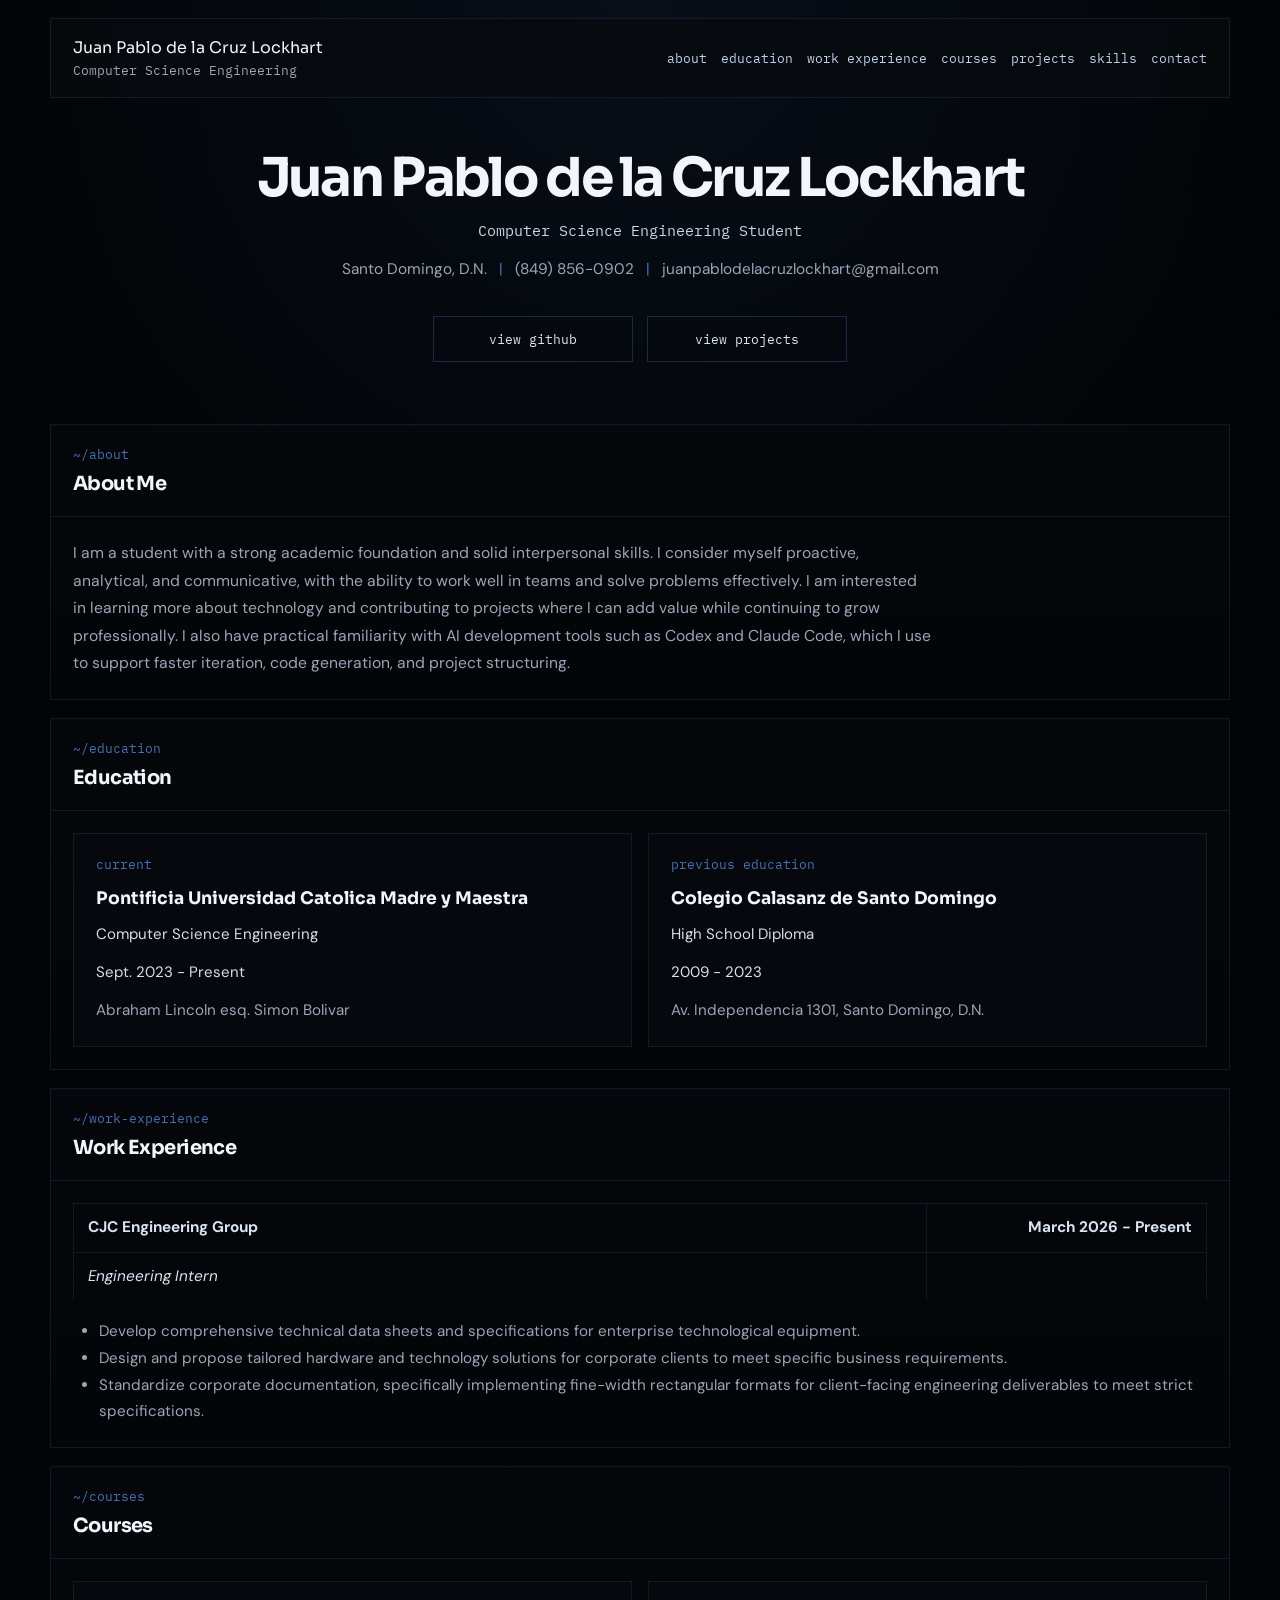
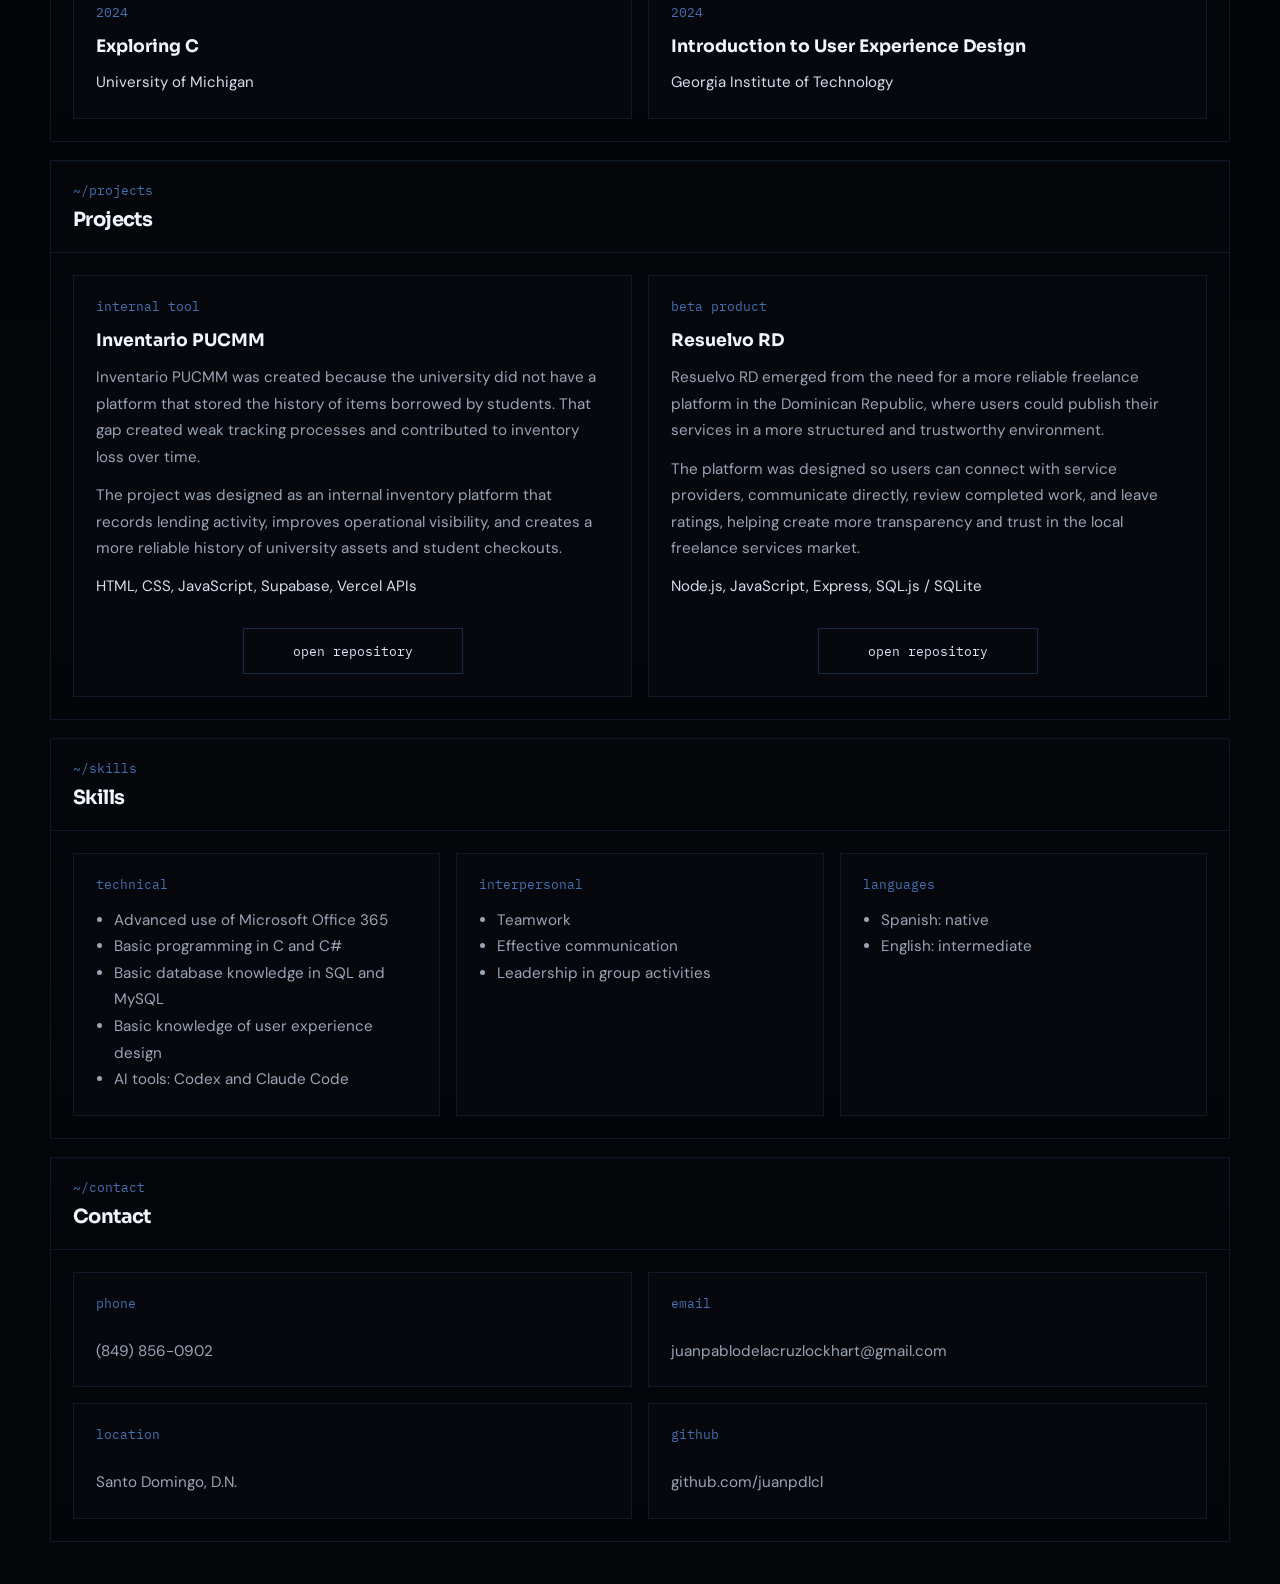
==== index.html @ ff06d005 "Remove hero badge and refresh favicon assets" ====
<!doctype html>
<html lang="en">
  <head>
    <meta charset="UTF-8" />
    <meta name="viewport" content="width=device-width, initial-scale=1.0" />
    <title>Juan Pablo de la Cruz Lockhart | Portfolio</title>
    <meta
      name="description"
      content="Portfolio of Juan Pablo de la Cruz Lockhart, a Computer Science Engineering student."
    />
    <meta
      property="og:title"
      content="Juan Pablo de la Cruz Lockhart | Portfolio"
    />
    <meta
      property="og:description"
      content="Academic and technical profile with projects, education, courses, skills, and contact information."
    />
    <meta property="og:type" content="website" />
    <meta property="og:url" content="https://juanpdlcl.github.io/" />
    <link rel="icon" type="image/png" sizes="32x32" href="/favicon-32x32.png?v=3" />
    <link rel="icon" type="image/png" sizes="16x16" href="/favicon-16x16.png?v=3" />
    <link rel="apple-touch-icon" sizes="180x180" href="/apple-touch-icon.png?v=3" />
    <link rel="shortcut icon" type="image/png" href="/favicon-32x32.png?v=3" />
    <link rel="preconnect" href="https://fonts.googleapis.com" />
    <link rel="preconnect" href="https://fonts.gstatic.com" crossorigin />
    <link
      href="https://fonts.googleapis.com/css2?family=DM+Sans:wght@400;500;700&family=IBM+Plex+Mono:wght@400;500;600&family=Sora:wght@500;600;700&display=swap"
      rel="stylesheet"
    />
    <link rel="stylesheet" href="./styles.css" />
  </head>
  <body>
    <div class="site-shell">
      <header class="topbar reveal" id="home">
        <div class="brand">
          <span class="brand-name">Juan Pablo de la Cruz Lockhart</span>
          <span class="brand-role">Computer Science Engineering</span>
        </div>

        <nav class="topnav">
          <a href="#about">about</a>
          <a href="#education">education</a>
          <a href="#work-experience">work experience</a>
          <a href="#courses">courses</a>
          <a href="#projects">projects</a>
          <a href="#skills">skills</a>
          <a href="#contact">contact</a>
        </nav>
      </header>

      <main>
        <section class="hero reveal">
          <h1>Juan Pablo de la Cruz Lockhart</h1>

          <p class="hero-role">Computer Science Engineering Student</p>

          <p class="hero-contact">
            Santo Domingo, D.N. <span>|</span> (849) 856-0902 <span>|</span>
            <a href="mailto:juanpablodelacruzlockhart@gmail.com"
              >juanpablodelacruzlockhart@gmail.com</a
            >
          </p>

          <div class="hero-actions">
            <a class="hero-button" href="https://github.com/juanpdlcl">view github</a>
            <a class="hero-button hero-button-secondary" href="#projects"
              >view projects</a
            >
          </div>
        </section>

        <section class="content-section reveal" id="about">
          <div class="section-head">
            <p class="section-path">~/about</p>
            <h2>About Me</h2>
          </div>
          <div class="section-body">
            <p class="copy-block">
              I am a student with a strong academic foundation and solid
              interpersonal skills. I consider myself proactive, analytical, and
              communicative, with the ability to work well in teams and solve
              problems effectively. I am interested in learning more about
              technology and contributing to projects where I can add value
              while continuing to grow professionally. I also have practical
              familiarity with AI development tools such as Codex and Claude
              Code, which I use to support faster iteration, code generation,
              and project structuring.
            </p>
          </div>
        </section>

        <section class="content-section reveal" id="education">
          <div class="section-head">
            <p class="section-path">~/education</p>
            <h2>Education</h2>
          </div>
          <div class="card-grid">
            <article class="info-card">
              <div class="card-label">current</div>
              <h3>Pontificia Universidad Catolica Madre y Maestra</h3>
              <p class="card-meta">
                Computer Science Engineering
              </p>
              <p class="card-meta">Sept. 2023 - Present</p>
              <p class="card-copy">Abraham Lincoln esq. Simon Bolivar</p>
            </article>

            <article class="info-card">
              <div class="card-label">previous education</div>
              <h3>Colegio Calasanz de Santo Domingo</h3>
              <p class="card-meta">High School Diploma</p>
              <p class="card-meta">2009 - 2023</p>
              <p class="card-copy">Av. Independencia 1301, Santo Domingo, D.N.</p>
            </article>
          </div>
        </section>

        <section class="content-section reveal" id="work-experience">
          <div class="section-head">
            <p class="section-path">~/work-experience</p>
            <h2>Work Experience</h2>
          </div>
          <div class="experience-table">
            <div class="experience-row experience-row-head">
              <div class="experience-main">CJC Engineering Group</div>
              <div class="experience-side">March 2026 - Present</div>
            </div>
            <div class="experience-row">
              <div class="experience-main"><em>Engineering Intern</em></div>
              <div class="experience-side"></div>
            </div>
            <div class="experience-details">
              <ul class="detail-list">
                <li>
                  Develop comprehensive technical data sheets and
                  specifications for enterprise technological equipment.
                </li>
                <li>
                  Design and propose tailored hardware and technology solutions
                  for corporate clients to meet specific business requirements.
                </li>
                <li>
                  Standardize corporate documentation, specifically
                  implementing fine-width rectangular formats for client-facing
                  engineering deliverables to meet strict specifications.
                </li>
              </ul>
            </div>
          </div>
        </section>

        <section class="content-section reveal" id="courses">
          <div class="section-head">
            <p class="section-path">~/courses</p>
            <h2>Courses</h2>
          </div>
          <div class="card-grid">
            <article class="info-card">
              <div class="card-label">2024</div>
              <h3>Exploring C</h3>
              <p class="card-meta">University of Michigan</p>
            </article>

            <article class="info-card">
              <div class="card-label">2024</div>
              <h3>Introduction to User Experience Design</h3>
              <p class="card-meta">Georgia Institute of Technology</p>
            </article>
          </div>
        </section>

        <section class="content-section reveal" id="projects">
          <div class="section-head">
            <p class="section-path">~/projects</p>
            <h2>Projects</h2>
          </div>
          <div class="card-grid">
            <article class="info-card project-card">
              <div class="card-label">internal tool</div>
              <h3>Inventario PUCMM</h3>
              <p class="card-copy">
                Inventario PUCMM was created because the university did not have
                a platform that stored the history of items borrowed by
                students. That gap created weak tracking processes and
                contributed to inventory loss over time.
              </p>
              <p class="card-copy">
                The project was designed as an internal inventory platform that
                records lending activity, improves operational visibility, and
                creates a more reliable history of university assets and student
                checkouts.
              </p>
              <p class="card-meta">HTML, CSS, JavaScript, Supabase, Vercel APIs</p>
              <a class="card-button" href="https://github.com/juanpdlcl/inventario-pucmm"
                >open repository</a
              >
            </article>

            <article class="info-card project-card">
              <div class="card-label">beta product</div>
              <h3>Resuelvo RD</h3>
              <p class="card-copy">
                Resuelvo RD emerged from the need for a more reliable freelance
                platform in the Dominican Republic, where users could publish
                their services in a more structured and trustworthy environment.
              </p>
              <p class="card-copy">
                The platform was designed so users can connect with service
                providers, communicate directly, review completed work, and
                leave ratings, helping create more transparency and trust in the
                local freelance services market.
              </p>
              <p class="card-meta">Node.js, JavaScript, Express, SQL.js / SQLite</p>
              <a class="card-button" href="https://github.com/juanpdlcl/resuelvo-rd"
                >open repository</a
              >
            </article>
          </div>
        </section>

        <section class="content-section reveal" id="skills">
          <div class="section-head">
            <p class="section-path">~/skills</p>
            <h2>Skills</h2>
          </div>
          <div class="card-grid card-grid-3">
            <article class="info-card">
              <div class="card-label">technical</div>
              <ul class="detail-list">
                <li>Advanced use of Microsoft Office 365</li>
                <li>Basic programming in C and C#</li>
                <li>Basic database knowledge in SQL and MySQL</li>
                <li>Basic knowledge of user experience design</li>
                <li>AI tools: Codex and Claude Code</li>
              </ul>
            </article>

            <article class="info-card">
              <div class="card-label">interpersonal</div>
              <ul class="detail-list">
                <li>Teamwork</li>
                <li>Effective communication</li>
                <li>Leadership in group activities</li>
              </ul>
            </article>

            <article class="info-card">
              <div class="card-label">languages</div>
              <ul class="detail-list">
                <li>Spanish: native</li>
                <li>English: intermediate</li>
              </ul>
            </article>
          </div>
        </section>

        <section class="content-section reveal" id="contact">
          <div class="section-head">
            <p class="section-path">~/contact</p>
            <h2>Contact</h2>
          </div>
          <div class="card-grid contact-grid">
            <article class="info-card">
              <div class="card-label">phone</div>
              <p class="card-copy">(849) 856-0902</p>
            </article>

            <article class="info-card">
              <div class="card-label">email</div>
              <p class="card-copy">
                <a href="mailto:juanpablodelacruzlockhart@gmail.com"
                  >juanpablodelacruzlockhart@gmail.com</a
                >
              </p>
            </article>

            <article class="info-card">
              <div class="card-label">location</div>
              <p class="card-copy">Santo Domingo, D.N.</p>
            </article>

            <article class="info-card">
              <div class="card-label">github</div>
              <p class="card-copy">
                <a href="https://github.com/juanpdlcl">github.com/juanpdlcl</a>
              </p>
            </article>
          </div>
        </section>
      </main>
    </div>

    <script src="./script.js"></script>
  </body>
</html>
---- styles.css ----
:root {
  --bg: #020305;
  --panel: #06080d;
  --panel-alt: #0a0e15;
  --text: #f2f5fb;
  --muted: #9ba5b6;
  --line: rgba(56, 90, 148, 0.22);
  --line-strong: rgba(56, 90, 148, 0.42);
  --accent: #24497f;
  --accent-bright: #4670b1;
  --accent-soft: rgba(70, 112, 177, 0.14);
  --max-width: 1180px;
}

* {
  box-sizing: border-box;
}

html {
  scroll-behavior: smooth;
}

body {
  margin: 0;
  min-height: 100vh;
  background:
    radial-gradient(circle at top center, rgba(36, 73, 127, 0.16), transparent 22%),
    linear-gradient(180deg, #020305 0%, #04060a 100%);
  color: var(--text);
  font-family: "DM Sans", sans-serif;
}

a {
  color: inherit;
  text-decoration: none;
}

.site-shell {
  width: min(var(--max-width), calc(100% - 40px));
  margin: 0 auto;
  padding: 18px 0 42px;
}

.topbar {
  display: flex;
  justify-content: space-between;
  align-items: center;
  gap: 20px;
  padding: 18px 22px;
  border: 1px solid var(--line);
  background: rgba(7, 10, 15, 0.72);
}

.brand {
  display: flex;
  flex-direction: column;
  gap: 4px;
}

.brand-name {
  font-family: "Sora", sans-serif;
  font-size: 1rem;
  color: var(--text);
}

.brand-role {
  font-family: "IBM Plex Mono", monospace;
  font-size: 0.82rem;
  color: var(--muted);
}

.topnav {
  display: flex;
  flex-wrap: wrap;
  gap: 14px;
}

.topnav a {
  font-family: "IBM Plex Mono", monospace;
  font-size: 0.84rem;
  color: #bfd0ea;
  transition: color 180ms ease;
}

.topnav a:hover {
  color: var(--text);
}

.hero {
  padding: 52px 0 44px;
  text-align: center;
}

.availability {
  display: inline-flex;
  align-items: center;
  gap: 10px;
  min-height: 38px;
  padding: 0 14px;
  margin-bottom: 22px;
  border: 1px solid var(--line);
  color: #d6e0ef;
  font-family: "IBM Plex Mono", monospace;
  font-size: 0.84rem;
}

.availability::before {
  content: "";
  width: 9px;
  height: 9px;
  background: var(--accent-bright);
}

.hero h1 {
  margin: 0;
  font-family: "Sora", sans-serif;
  font-size: clamp(2.2rem, 4.5vw, 3.35rem);
  line-height: 1.05;
  letter-spacing: -0.05em;
}

.hero-role {
  margin: 14px 0 0;
  color: #ccd6e5;
  font-family: "IBM Plex Mono", monospace;
  font-size: 0.96rem;
}

.hero-contact {
  margin: 16px 0 0;
  color: var(--muted);
  font-size: 0.96rem;
  line-height: 1.7;
}

.hero-contact span {
  margin: 0 8px;
  color: var(--accent-bright);
}

.hero-contact a:hover {
  color: #dce8fb;
}

.hero-actions {
  display: flex;
  justify-content: center;
  flex-wrap: wrap;
  gap: 14px;
  margin-top: 34px;
}

.hero-button,
.card-button {
  display: inline-flex;
  align-items: center;
  justify-content: center;
  min-height: 46px;
  padding: 0 20px;
  border: 1px solid var(--line-strong);
  color: #dce5f4;
  font-family: "IBM Plex Mono", monospace;
  font-size: 0.84rem;
  transition:
    background-color 180ms ease,
    border-color 180ms ease,
    color 180ms ease;
}

.hero-button {
  min-width: 200px;
}

.hero-button:hover,
.card-button:hover {
  border-color: var(--accent-bright);
  background: var(--accent-soft);
}

.hero-button-secondary {
  background: transparent;
}

.content-section {
  margin-top: 18px;
  border: 1px solid var(--line);
  background: linear-gradient(180deg, rgba(5, 7, 11, 0.92), rgba(3, 5, 8, 0.92));
  box-shadow: inset 0 1px 0 rgba(70, 112, 177, 0.04);
}

.section-head {
  padding: 20px 22px;
  border-bottom: 1px solid var(--line);
}

.section-path {
  margin: 0 0 8px;
  color: var(--accent-bright);
  font-family: "IBM Plex Mono", monospace;
  font-size: 0.84rem;
}

.section-head h2 {
  margin: 0;
  font-family: "Sora", sans-serif;
  font-size: 1.22rem;
  letter-spacing: -0.03em;
}

.section-body,
.card-grid {
  padding: 22px;
}

.copy-block {
  margin: 0;
  max-width: 860px;
  color: var(--muted);
  font-size: 0.98rem;
  line-height: 1.75;
}

.card-grid {
  display: grid;
  grid-template-columns: repeat(2, minmax(0, 1fr));
  gap: 16px;
}

.card-grid-3 {
  grid-template-columns: repeat(3, minmax(0, 1fr));
}

.experience-table {
  padding: 22px;
}

.experience-row {
  display: grid;
  grid-template-columns: minmax(0, 1fr) 280px;
  border: 1px solid var(--line);
  border-bottom: 0;
}

.experience-row:last-of-type {
  border-bottom: 1px solid var(--line);
}

.experience-row-head .experience-main,
.experience-row-head .experience-side {
  font-weight: 700;
}

.experience-main,
.experience-side {
  padding: 12px 14px;
  color: #d9e3f1;
  font-size: 0.96rem;
  line-height: 1.55;
}

.experience-side {
  border-left: 1px solid var(--line);
  text-align: right;
}

.experience-details {
  padding: 18px 8px 0;
}

.info-card {
  display: flex;
  flex-direction: column;
  min-height: 100%;
  padding: 22px;
  border: 1px solid var(--line);
  background: var(--panel);
}

.card-label {
  margin-bottom: 14px;
  color: var(--accent-bright);
  font-family: "IBM Plex Mono", monospace;
  font-size: 0.8rem;
  text-transform: lowercase;
}

.info-card h3 {
  margin: 0;
  font-family: "Sora", sans-serif;
  font-size: 1.08rem;
  line-height: 1.35;
}

.card-meta {
  margin: 12px 0 0;
  color: #d5deec;
  font-size: 0.94rem;
  line-height: 1.7;
}

.card-copy {
  margin: 12px 0 0;
  color: var(--muted);
  font-size: 0.95rem;
  line-height: 1.75;
  overflow-wrap: anywhere;
}

.detail-list {
  margin: 0;
  padding-left: 18px;
  color: var(--muted);
  font-size: 0.95rem;
  line-height: 1.75;
}

.project-card .card-button {
  width: min(100%, 220px);
  margin-top: 28px;
  align-self: center;
}

.contact-grid .info-card {
  justify-content: center;
}

.reveal {
  opacity: 0;
  transform: translateY(18px);
  transition: opacity 700ms ease, transform 700ms ease;
}

.reveal.is-visible {
  opacity: 1;
  transform: translateY(0);
}

@media (max-width: 1024px) {
  .card-grid,
  .card-grid-3 {
    grid-template-columns: 1fr;
  }

  .experience-row {
    grid-template-columns: 1fr;
  }

  .experience-side {
    border-left: 0;
    border-top: 1px solid var(--line);
    text-align: left;
  }
}

@media (max-width: 860px) {
  .topbar {
    flex-direction: column;
    align-items: flex-start;
  }

  .topnav {
    justify-content: flex-start;
  }

  .hero-contact span {
    display: none;
  }
}

@media (max-width: 720px) {
  .site-shell {
    width: min(100% - 24px, var(--max-width));
  }

  .hero {
    padding: 42px 0 34px;
  }

  .hero-actions {
    flex-direction: column;
    align-items: center;
  }

  .hero-button {
    width: 100%;
  }

  .section-head,
  .section-body,
  .card-grid {
    padding-left: 18px;
    padding-right: 18px;
  }
}
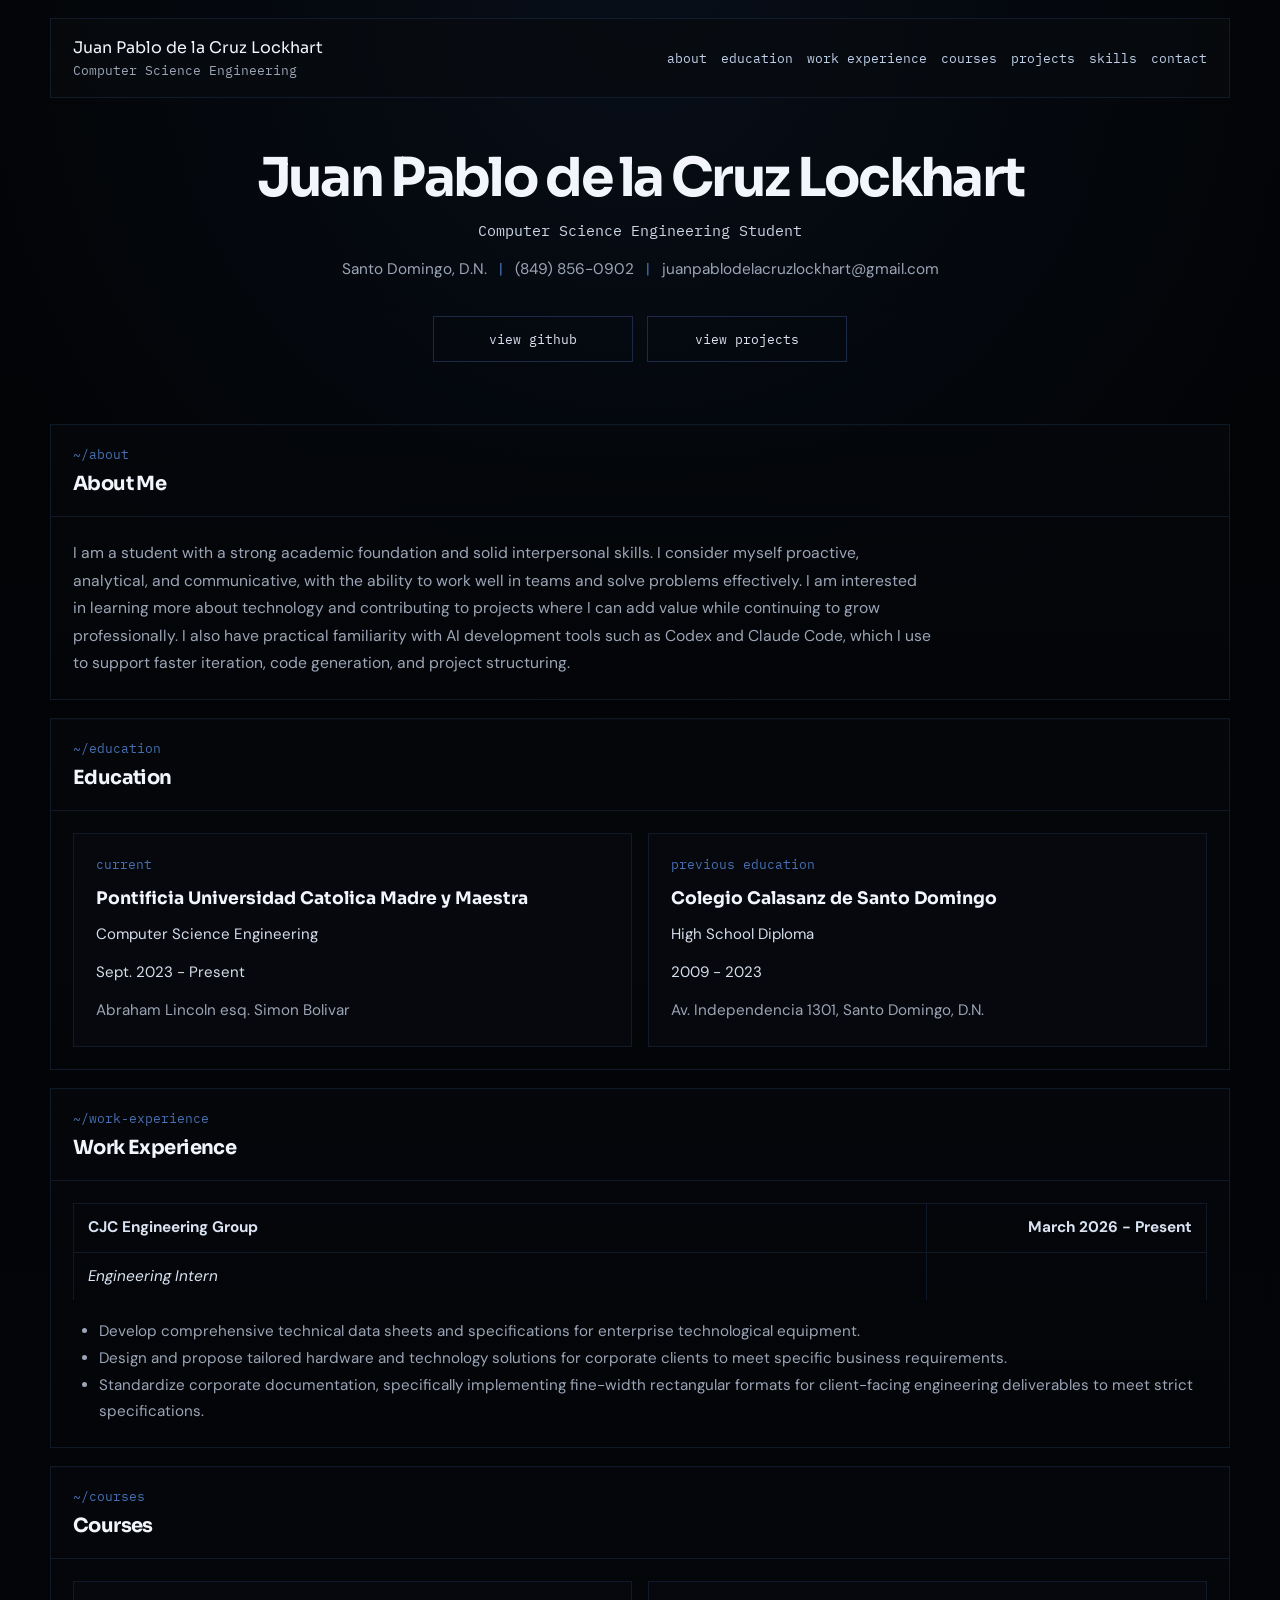
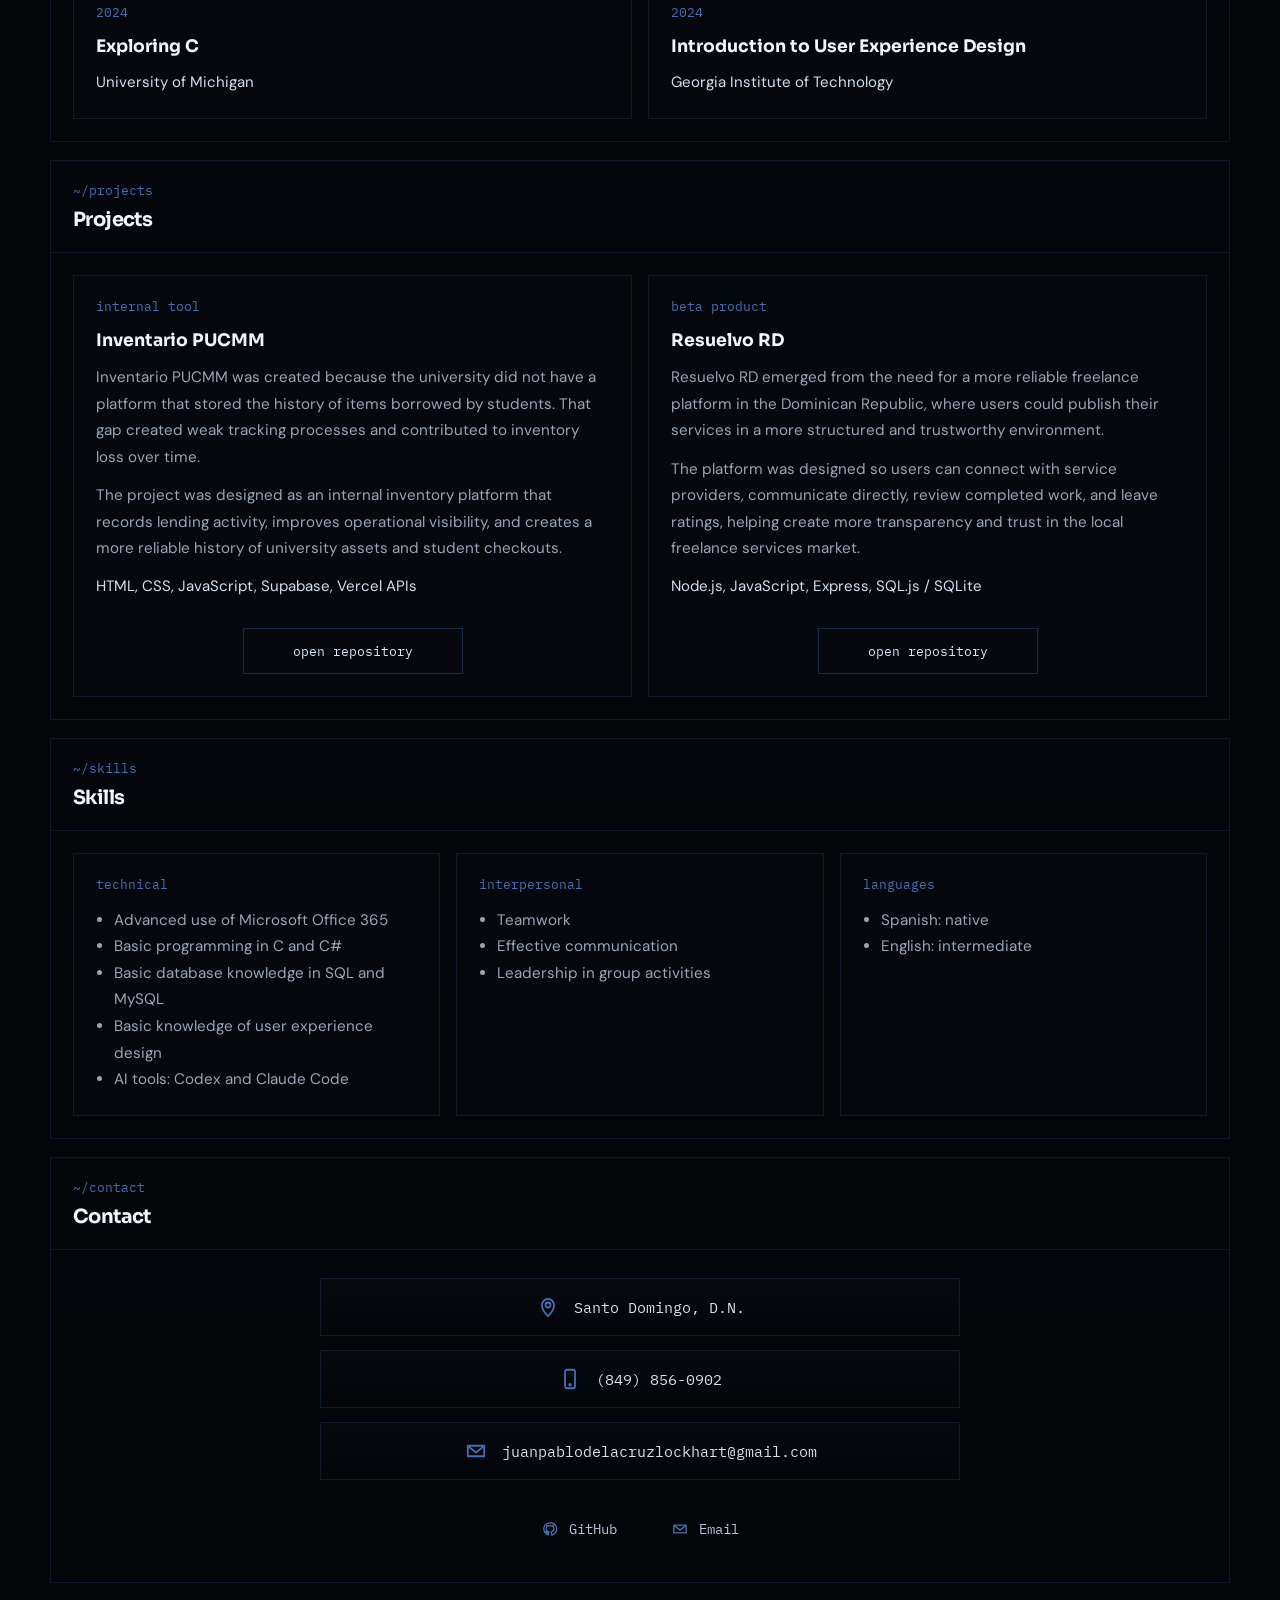
==== commit d224eaf4: "Refine contact banners and social links" ====
--- a/index.html
+++ b/index.html
@@ -18,10 +18,6 @@
     />
     <meta property="og:type" content="website" />
     <meta property="og:url" content="https://juanpdlcl.github.io/" />
-    <link rel="icon" type="image/png" sizes="32x32" href="/favicon-32x32.png?v=3" />
-    <link rel="icon" type="image/png" sizes="16x16" href="/favicon-16x16.png?v=3" />
-    <link rel="apple-touch-icon" sizes="180x180" href="/apple-touch-icon.png?v=3" />
-    <link rel="shortcut icon" type="image/png" href="/favicon-32x32.png?v=3" />
     <link rel="preconnect" href="https://fonts.googleapis.com" />
     <link rel="preconnect" href="https://fonts.gstatic.com" crossorigin />
     <link
@@ -260,32 +256,61 @@
             <p class="section-path">~/contact</p>
             <h2>Contact</h2>
           </div>
-          <div class="card-grid contact-grid">
-            <article class="info-card">
-              <div class="card-label">phone</div>
-              <p class="card-copy">(849) 856-0902</p>
-            </article>
-
-            <article class="info-card">
-              <div class="card-label">email</div>
-              <p class="card-copy">
-                <a href="mailto:juanpablodelacruzlockhart@gmail.com"
-                  >juanpablodelacruzlockhart@gmail.com</a
-                >
-              </p>
-            </article>
-
-            <article class="info-card">
-              <div class="card-label">location</div>
-              <p class="card-copy">Santo Domingo, D.N.</p>
-            </article>
-
-            <article class="info-card">
-              <div class="card-label">github</div>
-              <p class="card-copy">
-                <a href="https://github.com/juanpdlcl">github.com/juanpdlcl</a>
-              </p>
-            </article>
+          <div class="contact-showcase">
+            <div class="contact-stack">
+              <a class="contact-banner" href="https://maps.google.com/?q=Santo+Domingo,+Dominican+Republic">
+                <span class="contact-icon" aria-hidden="true">
+                  <svg viewBox="0 0 24 24" role="img">
+                    <path d="M12 21s-6-5.4-6-11a6 6 0 1 1 12 0c0 5.6-6 11-6 11Z" />
+                    <circle cx="12" cy="10" r="2.5" />
+                  </svg>
+                </span>
+                <span class="contact-value">Santo Domingo, D.N.</span>
+              </a>
+
+              <a class="contact-banner" href="tel:+18498560902">
+                <span class="contact-icon" aria-hidden="true">
+                  <svg viewBox="0 0 24 24" role="img">
+                    <rect x="7" y="2.75" width="10" height="18.5" rx="2" />
+                    <circle cx="12" cy="17.8" r="0.8" />
+                  </svg>
+                </span>
+                <span class="contact-value">(849) 856-0902</span>
+              </a>
+
+              <a class="contact-banner" href="mailto:juanpablodelacruzlockhart@gmail.com">
+                <span class="contact-icon" aria-hidden="true">
+                  <svg viewBox="0 0 24 24" role="img">
+                    <path d="M3.75 6.75h16.5v10.5H3.75z" />
+                    <path d="m4.5 7.5 7.5 6 7.5-6" />
+                  </svg>
+                </span>
+                <span class="contact-value">juanpablodelacruzlockhart@gmail.com</span>
+              </a>
+            </div>
+
+            <div class="contact-socials">
+              <a class="social-link" href="https://github.com/juanpdlcl">
+                <span class="social-icon" aria-hidden="true">
+                  <svg viewBox="0 0 24 24" role="img">
+                    <path
+                      d="M12 3.75a8.25 8.25 0 0 0-2.61 16.08c.41.08.56-.18.56-.4v-1.42c-2.29.5-2.78-.97-2.78-.97a2.18 2.18 0 0 0-.91-1.21c-.74-.5.06-.49.06-.49a1.72 1.72 0 0 1 1.26.84 1.77 1.77 0 0 0 2.42.69 1.77 1.77 0 0 1 .53-1.11c-1.83-.21-3.75-.91-3.75-4.05a3.17 3.17 0 0 1 .84-2.21 2.95 2.95 0 0 1 .08-2.18s.69-.22 2.27.84a7.84 7.84 0 0 1 4.12 0c1.58-1.06 2.27-.84 2.27-.84a2.95 2.95 0 0 1 .08 2.18 3.17 3.17 0 0 1 .84 2.21c0 3.15-1.93 3.84-3.77 4.04a1.98 1.98 0 0 1 .56 1.54v2.29c0 .22.15.49.57.4A8.25 8.25 0 0 0 12 3.75Z"
+                    />
+                  </svg>
+                </span>
+                <span>GitHub</span>
+              </a>
+
+              <a class="social-link" href="mailto:juanpablodelacruzlockhart@gmail.com">
+                <span class="social-icon" aria-hidden="true">
+                  <svg viewBox="0 0 24 24" role="img">
+                    <path d="M3.75 6.75h16.5v10.5H3.75z" />
+                    <path d="m4.5 7.5 7.5 6 7.5-6" />
+                  </svg>
+                </span>
+                <span>Email</span>
+              </a>
+            </div>
           </div>
         </section>
       </main>
@@ -294,3 +319,4 @@
     <script src="./script.js"></script>
   </body>
 </html>
+
--- a/styles.css
+++ b/styles.css
@@ -320,8 +320,106 @@
   align-self: center;
 }
 
-.contact-grid .info-card {
+.contact-showcase {
+  padding: 28px 22px 30px;
+}
+
+.contact-stack {
+  display: flex;
+  flex-direction: column;
+  align-items: center;
+  gap: 14px;
+}
+
+.contact-banner {
+  display: inline-flex;
+  align-items: center;
   justify-content: center;
+  gap: 14px;
+  width: min(100%, 640px);
+  min-height: 58px;
+  padding: 0 22px;
+  border: 1px solid var(--line);
+  background: linear-gradient(180deg, rgba(7, 10, 15, 0.88), rgba(4, 6, 10, 0.96));
+  color: #dce5f4;
+  transition:
+    border-color 180ms ease,
+    background-color 180ms ease,
+    transform 180ms ease;
+}
+
+.contact-banner:hover {
+  border-color: var(--accent-bright);
+  background: linear-gradient(180deg, rgba(11, 16, 25, 0.92), rgba(6, 9, 14, 0.98));
+  transform: translateY(-1px);
+}
+
+.contact-icon,
+.social-icon {
+  display: inline-flex;
+  align-items: center;
+  justify-content: center;
+  color: var(--accent-bright);
+  flex-shrink: 0;
+}
+
+.contact-icon {
+  width: 24px;
+  height: 24px;
+}
+
+.contact-icon svg,
+.social-icon svg {
+  width: 100%;
+  height: 100%;
+  stroke: currentColor;
+  fill: none;
+  stroke-width: 1.8;
+  stroke-linecap: round;
+  stroke-linejoin: round;
+}
+
+.contact-value {
+  color: #d8e1ee;
+  font-family: "IBM Plex Mono", monospace;
+  font-size: 0.96rem;
+  text-align: center;
+  overflow-wrap: anywhere;
+}
+
+.contact-socials {
+  display: flex;
+  justify-content: center;
+  flex-wrap: wrap;
+  gap: 16px;
+  margin-top: 26px;
+}
+
+.social-link {
+  display: inline-flex;
+  align-items: center;
+  gap: 10px;
+  min-height: 46px;
+  padding: 0 18px;
+  border: 1px solid transparent;
+  color: #b7c5db;
+  font-family: "IBM Plex Mono", monospace;
+  font-size: 0.9rem;
+  transition:
+    border-color 180ms ease,
+    color 180ms ease,
+    background-color 180ms ease;
+}
+
+.social-link:hover {
+  border-color: var(--line);
+  background: rgba(36, 73, 127, 0.08);
+  color: #ebf1fb;
+}
+
+.social-icon {
+  width: 18px;
+  height: 18px;
 }
 
 .reveal {
@@ -391,4 +489,20 @@
     padding-left: 18px;
     padding-right: 18px;
   }
-}
+
+  .contact-showcase {
+    padding-left: 18px;
+    padding-right: 18px;
+  }
+
+  .contact-banner {
+    justify-content: flex-start;
+    padding: 14px 16px;
+    min-height: 0;
+  }
+
+  .contact-value {
+    text-align: left;
+    font-size: 0.92rem;
+  }
+}
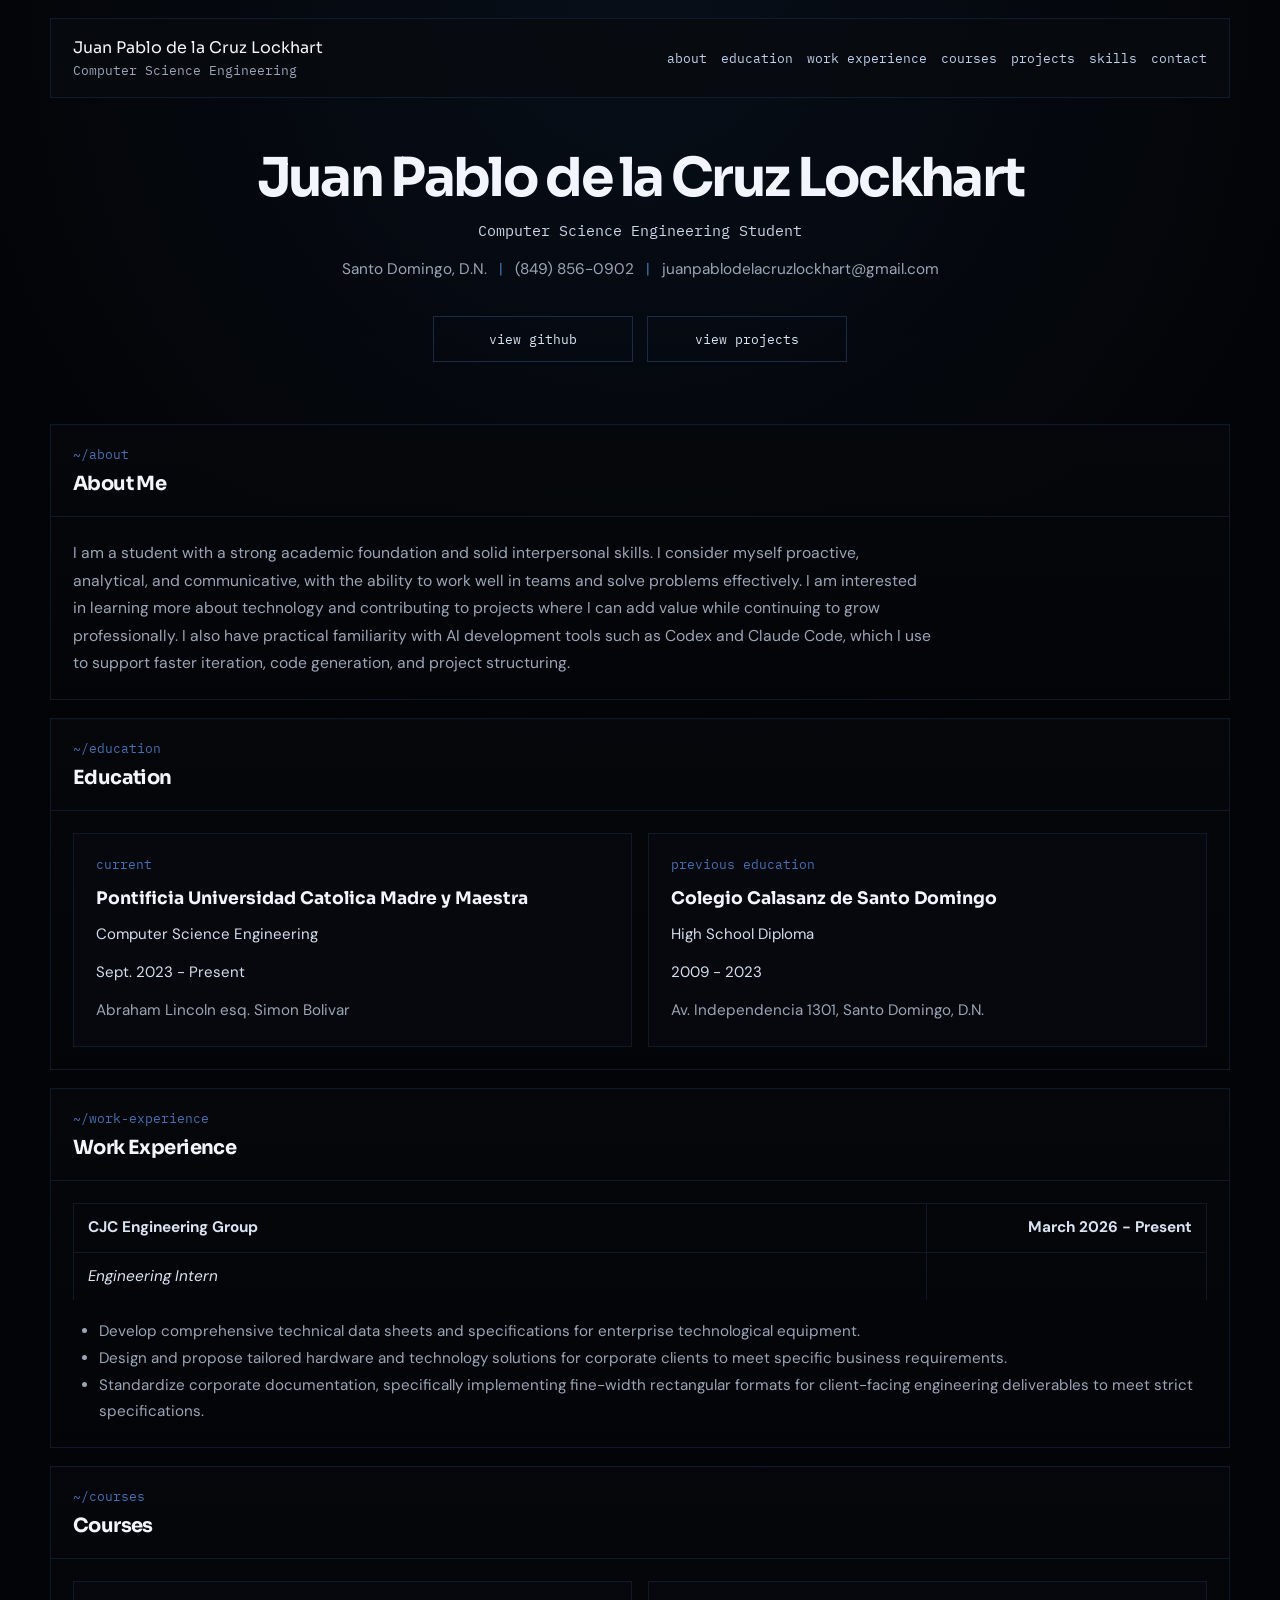
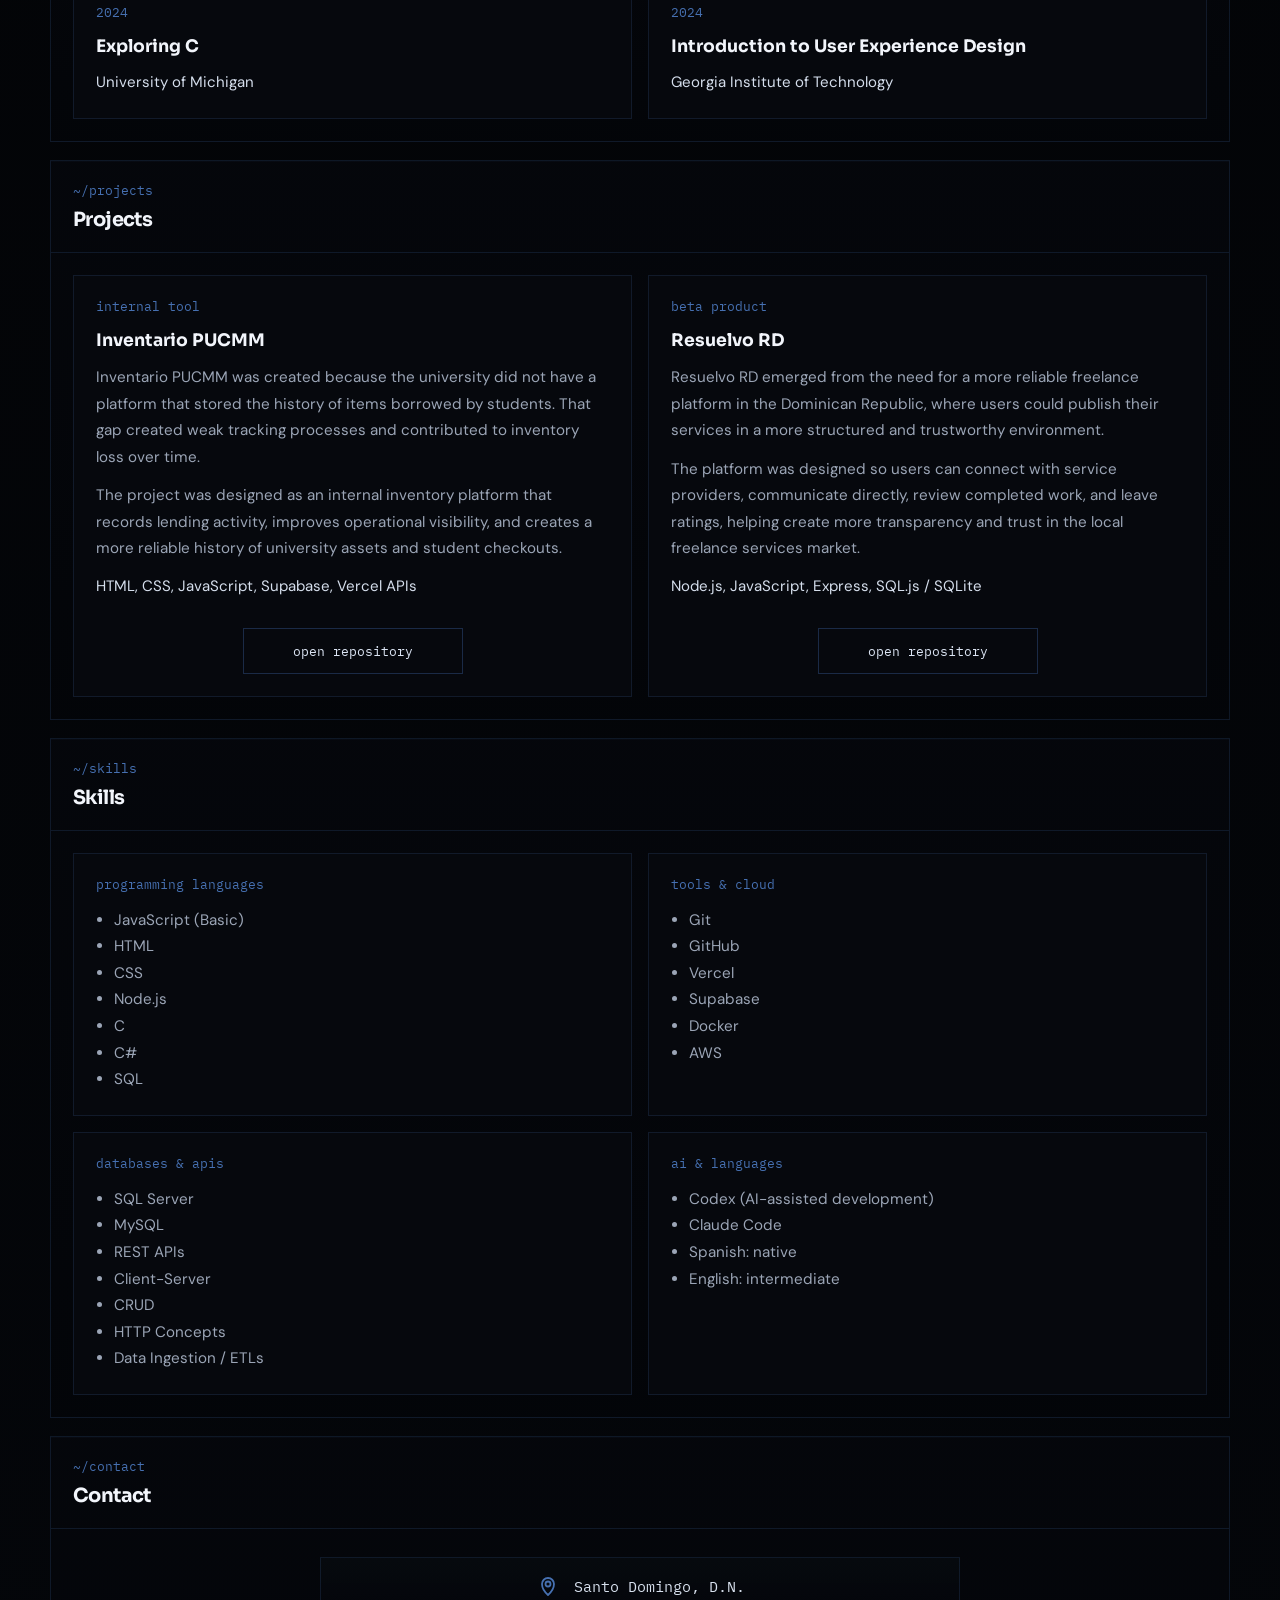
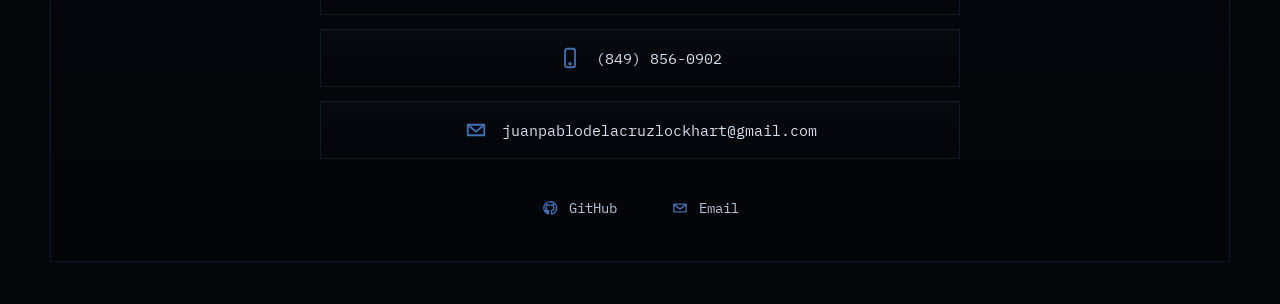
==== commit 04c10ba4: "Update published skills section" ====
--- a/index.html
+++ b/index.html
@@ -24,6 +24,10 @@
       href="https://fonts.googleapis.com/css2?family=DM+Sans:wght@400;500;700&family=IBM+Plex+Mono:wght@400;500;600&family=Sora:wght@500;600;700&display=swap"
       rel="stylesheet"
     />
+    <link rel="icon" type="image/x-icon" href="./favicon.ico?v=2" />
+    <link rel="icon" type="image/png" sizes="32x32" href="./favicon-32x32.png?v=2" />
+    <link rel="icon" type="image/png" sizes="16x16" href="./favicon-16x16.png?v=2" />
+    <link rel="apple-touch-icon" sizes="180x180" href="./apple-touch-icon.png?v=2" />
     <link rel="stylesheet" href="./styles.css" />
   </head>
   <body>
@@ -220,30 +224,50 @@
             <p class="section-path">~/skills</p>
             <h2>Skills</h2>
           </div>
-          <div class="card-grid card-grid-3">
-            <article class="info-card">
-              <div class="card-label">technical</div>
-              <ul class="detail-list">
-                <li>Advanced use of Microsoft Office 365</li>
-                <li>Basic programming in C and C#</li>
-                <li>Basic database knowledge in SQL and MySQL</li>
-                <li>Basic knowledge of user experience design</li>
-                <li>AI tools: Codex and Claude Code</li>
-              </ul>
-            </article>
-
-            <article class="info-card">
-              <div class="card-label">interpersonal</div>
-              <ul class="detail-list">
-                <li>Teamwork</li>
-                <li>Effective communication</li>
-                <li>Leadership in group activities</li>
-              </ul>
-            </article>
-
-            <article class="info-card">
-              <div class="card-label">languages</div>
-              <ul class="detail-list">
+          <div class="card-grid">
+            <article class="info-card">
+              <div class="card-label">programming languages</div>
+              <ul class="detail-list">
+                <li>JavaScript (Basic)</li>
+                <li>HTML</li>
+                <li>CSS</li>
+                <li>Node.js</li>
+                <li>C</li>
+                <li>C#</li>
+                <li>SQL</li>
+              </ul>
+            </article>
+
+            <article class="info-card">
+              <div class="card-label">tools & cloud</div>
+              <ul class="detail-list">
+                <li>Git</li>
+                <li>GitHub</li>
+                <li>Vercel</li>
+                <li>Supabase</li>
+                <li>Docker</li>
+                <li>AWS</li>
+              </ul>
+            </article>
+
+            <article class="info-card">
+              <div class="card-label">databases & APIs</div>
+              <ul class="detail-list">
+                <li>SQL Server</li>
+                <li>MySQL</li>
+                <li>REST APIs</li>
+                <li>Client-Server</li>
+                <li>CRUD</li>
+                <li>HTTP Concepts</li>
+                <li>Data Ingestion / ETLs</li>
+              </ul>
+            </article>
+
+            <article class="info-card">
+              <div class="card-label">AI & languages</div>
+              <ul class="detail-list">
+                <li>Codex (AI-assisted development)</li>
+                <li>Claude Code</li>
                 <li>Spanish: native</li>
                 <li>English: intermediate</li>
               </ul>
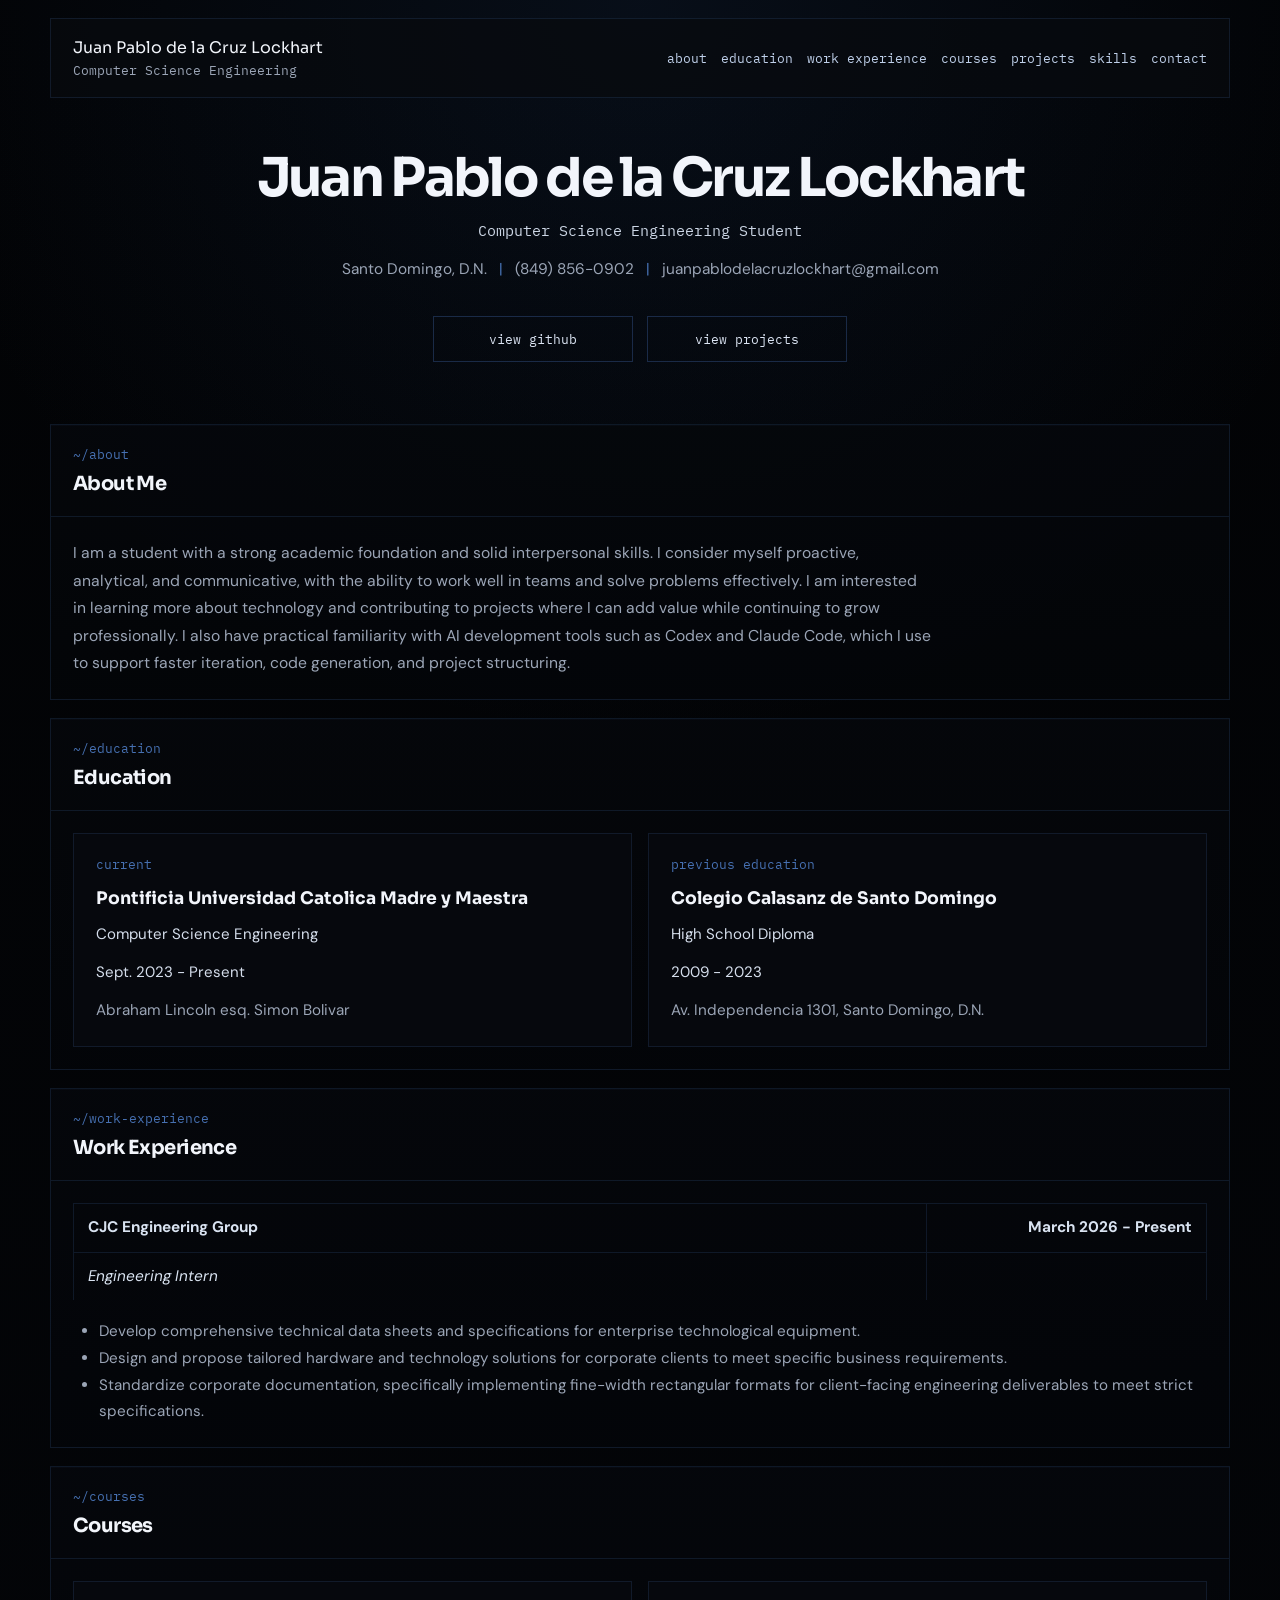
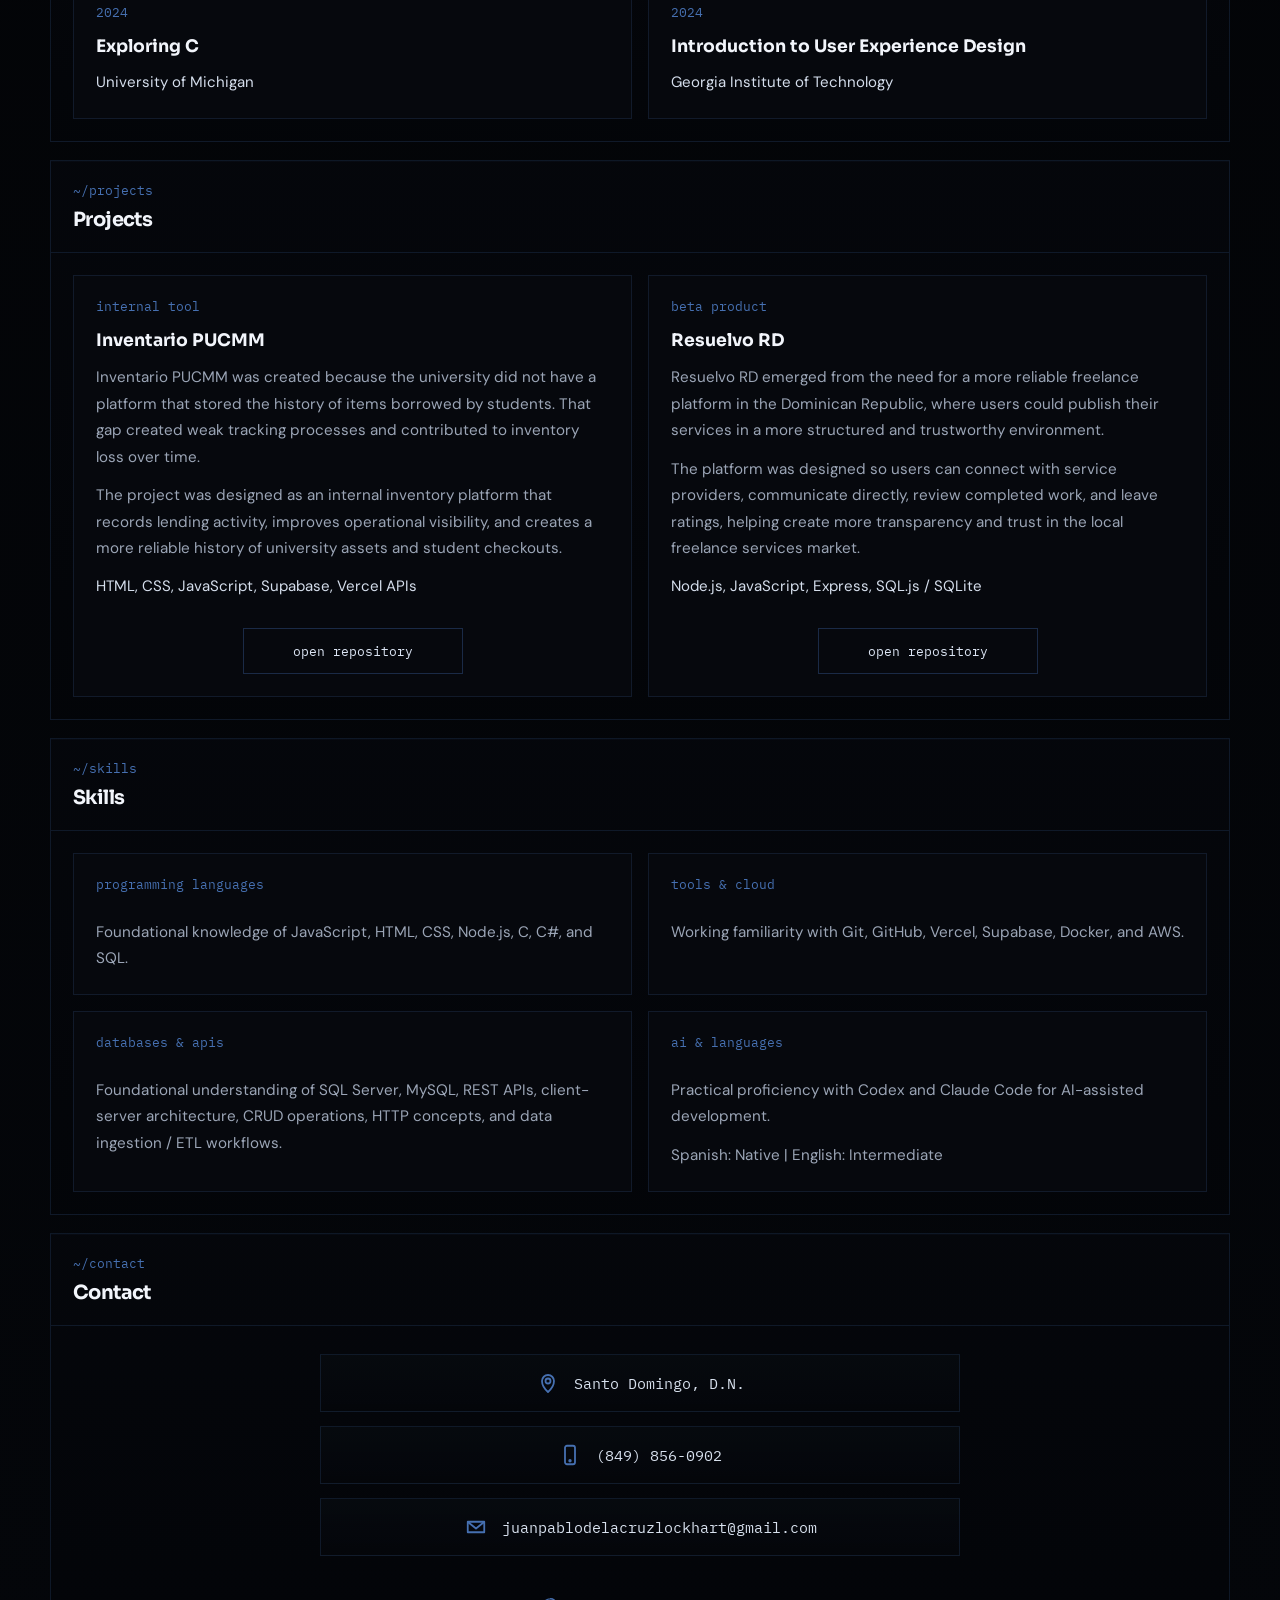
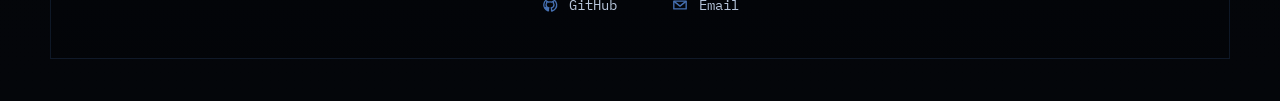
==== commit dd10e9b3: "Refine published skills wording" ====
--- a/index.html
+++ b/index.html
@@ -227,50 +227,36 @@
           <div class="card-grid">
             <article class="info-card">
               <div class="card-label">programming languages</div>
-              <ul class="detail-list">
-                <li>JavaScript (Basic)</li>
-                <li>HTML</li>
-                <li>CSS</li>
-                <li>Node.js</li>
-                <li>C</li>
-                <li>C#</li>
-                <li>SQL</li>
-              </ul>
+              <p class="card-copy">
+                Foundational knowledge of JavaScript, HTML, CSS, Node.js, C,
+                C#, and SQL.
+              </p>
             </article>
 
             <article class="info-card">
               <div class="card-label">tools & cloud</div>
-              <ul class="detail-list">
-                <li>Git</li>
-                <li>GitHub</li>
-                <li>Vercel</li>
-                <li>Supabase</li>
-                <li>Docker</li>
-                <li>AWS</li>
-              </ul>
+              <p class="card-copy">
+                Working familiarity with Git, GitHub, Vercel, Supabase, Docker,
+                and AWS.
+              </p>
             </article>
 
             <article class="info-card">
               <div class="card-label">databases & APIs</div>
-              <ul class="detail-list">
-                <li>SQL Server</li>
-                <li>MySQL</li>
-                <li>REST APIs</li>
-                <li>Client-Server</li>
-                <li>CRUD</li>
-                <li>HTTP Concepts</li>
-                <li>Data Ingestion / ETLs</li>
-              </ul>
+              <p class="card-copy">
+                Foundational understanding of SQL Server, MySQL, REST APIs,
+                client-server architecture, CRUD operations, HTTP concepts, and
+                data ingestion / ETL workflows.
+              </p>
             </article>
 
             <article class="info-card">
               <div class="card-label">AI & languages</div>
-              <ul class="detail-list">
-                <li>Codex (AI-assisted development)</li>
-                <li>Claude Code</li>
-                <li>Spanish: native</li>
-                <li>English: intermediate</li>
-              </ul>
+              <p class="card-copy">
+                Practical proficiency with Codex and Claude Code for AI-assisted
+                development.
+              </p>
+              <p class="card-copy">Spanish: Native | English: Intermediate</p>
             </article>
           </div>
         </section>
